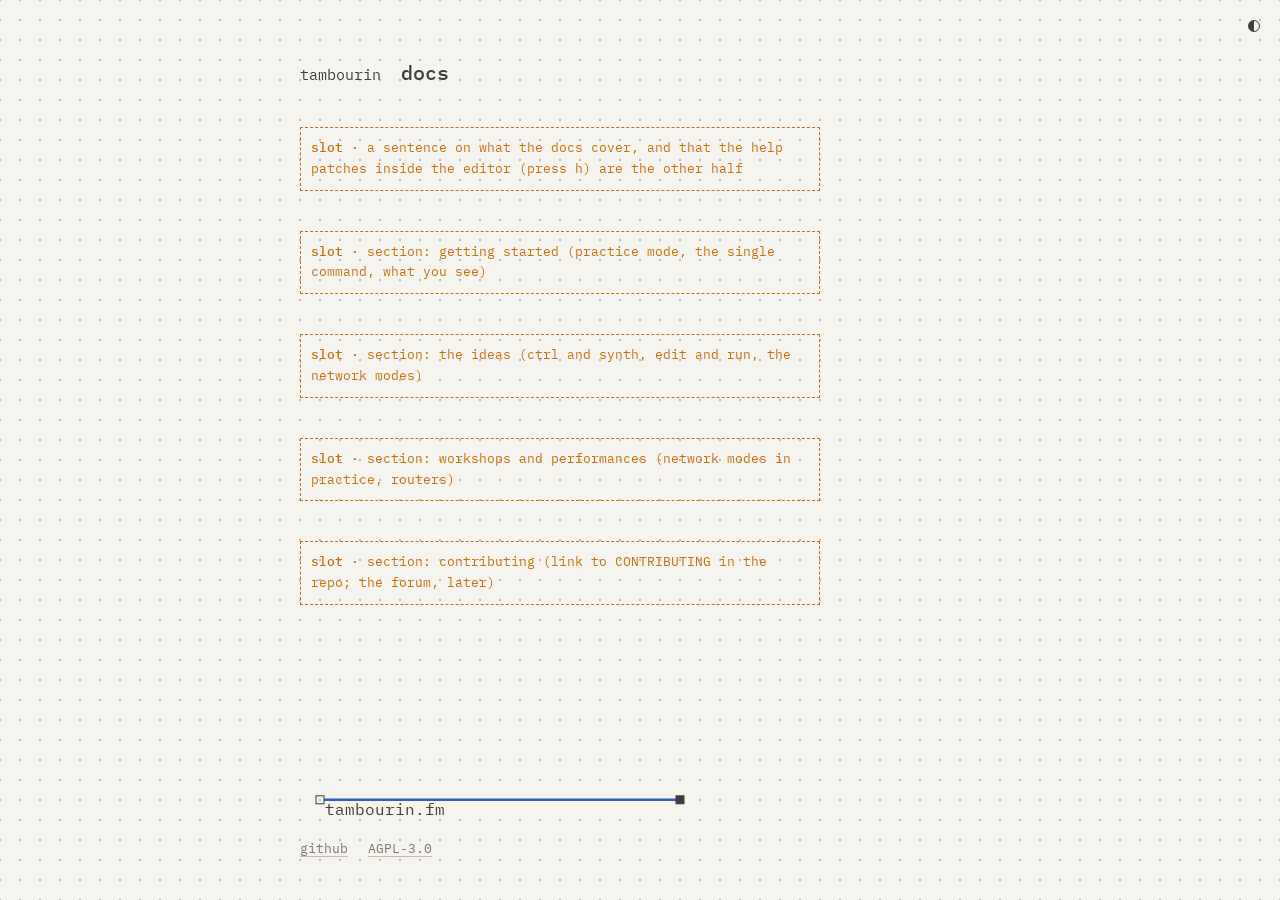
==== docs/index.html @ 05677067 "scaffold: front page, docs page, hero, cable lockup, favicon Plain paper where Tambourin is played (" ====
<!doctype html>
<html lang="en">
<head>
<title>Tambourin docs</title>
<meta charset="utf-8">
<meta name="viewport" content="width=device-width, initial-scale=1, viewport-fit=cover">
<link rel="icon" href="/favicon.ico" sizes="16x16 32x32 48x48">
<link rel="apple-touch-icon" href="/apple-touch-icon.png">
<link rel="preload" href="/assets/fonts/ibm-plex-mono-latin-400.woff2" as="font" type="font/woff2" crossorigin>
<link rel="stylesheet" href="/assets/site.css">
<script>
  // set the theme before first paint (assets/site.js handles the toggle)
  try { const t = localStorage.getItem("tambourin.theme"); if (t) document.documentElement.dataset.theme = t; } catch {}
</script>
<script type="module" src="/assets/site.js"></script>
</head>
<!-- dots: the docs are where Tambourin is built -->
<body class="build">
<main class="page">
  <header class="site-head">
    <a href="/">tambourin</a>
    <h1>docs</h1>
  </header>

  <p class="slot">a sentence on what the docs cover, and that the help patches inside the editor (press h) are the other half</p>

  <p class="slot">section: getting started (practice mode, the single command, what you see)</p>
  <p class="slot">section: the ideas (ctrl and synth, edit and run, the network modes)</p>
  <p class="slot">section: workshops and performances (network modes in practice, routers)</p>
  <p class="slot">section: contributing (link to CONTRIBUTING in the repo; the forum, later)</p>
</main>
<footer class="site-foot">
  <div class="inner">
    <svg class="lockup" viewBox="0 0 400 40" width="400" height="40" xmlns="http://www.w3.org/2000/svg" role="img" aria-label="tambourin.fm">
      <line class="lockup-cable" x1="24" y1="20" x2="376" y2="20" stroke-width="2.5"/>
      <rect x="16" y="16" width="8" height="8" fill="none" stroke="currentColor" stroke-width="1"/>
      <rect class="lockup-inlet" x="376" y="16" width="8" height="8" fill="currentColor" stroke="currentColor" stroke-width="1"/>
      <text x="25" y="35" font-size="16">tambourin.fm</text>
    </svg>
    <nav class="foot-links" aria-label="Footer">
      <a href="https://github.com/tambourin-fm">github</a>
      <a href="https://www.gnu.org/licenses/agpl-3.0.html">AGPL-3.0</a>
    </nav>
  </div>
</footer>
<button class="theme-dot" type="button" aria-label="Switch light or dark (t)" title="light / dark (t)"></button>
</body>
</html>
---- assets/site.css ----
/* tambourin.fm — one stylesheet for every page.
   Colours and rules: notes/identity.md in the tambourin repo.
   Two grounds: body.play is plain paper (where Tambourin is played),
   body.build has the 20px dot grid (where it is built), as in the editor,
   where dots mean edit mode. */

@font-face {
  font-family: "IBM Plex Mono";
  font-weight: 400;
  font-display: swap;
  src: url("fonts/ibm-plex-mono-latin-400.woff2") format("woff2");
}
@font-face {
  font-family: "IBM Plex Mono";
  font-weight: 500;
  font-display: swap;
  src: url("fonts/ibm-plex-mono-latin-500.woff2") format("woff2");
}

:root {
  color-scheme: light;
  --paper: #f6f4ee;
  --dots: #bdbab2;
  --ink: #3f3e3b;
  --rule: #bfbcb4;
  --muted: #7a776f;
  --audio: #2f5fc4;
  --event: #c46f0e;
  --unit: 20px;
  --mono: "IBM Plex Mono", ui-monospace, Menlo, Consolas, monospace;
}
@media (prefers-color-scheme: dark) {
  :root:not([data-theme="light"]) {
    color-scheme: dark;
    --paper: #1a1a1a; --dots: #5e5e5e; --ink: #e0e0e0; --rule: #666;
    --muted: #9a9a9a; --audio: #8af; --event: #fa4;
  }
}
:root[data-theme="dark"] {
  color-scheme: dark;
  --paper: #1a1a1a; --dots: #5e5e5e; --ink: #e0e0e0; --rule: #666;
  --muted: #9a9a9a; --audio: #8af; --event: #fa4;
}

* { box-sizing: border-box; }
html { -webkit-text-size-adjust: 100%; }
body {
  margin: 0;
  min-height: 100vh;
  display: flex;
  flex-direction: column;
  background: var(--paper);
  color: var(--ink);
  font: 15px/1.6 var(--mono);
}
body.build {
  background-image: radial-gradient(circle, var(--dots) 1px, transparent 1.2px);
  background-size: var(--unit) var(--unit);
  /* dots on the page's centre line and on every multiple of the unit from
     the top, so centred content of whole-unit width lands on grid points */
  background-position: 50% calc(var(--unit) / 2);
}

a { color: inherit; text-decoration-color: var(--rule); text-underline-offset: 3px; }
a:hover { text-decoration-color: var(--audio); }
a:focus-visible { outline: 2px solid var(--audio); outline-offset: 2px; }

.page {
  width: 100%;
  max-width: calc(var(--unit) * 36);
  margin: 0 auto;
  padding-block: calc(var(--unit) * 3);
  padding-left: max(var(--unit), env(safe-area-inset-left, 0px));
  padding-right: max(var(--unit), env(safe-area-inset-right, 0px));
  flex: 1;
  display: grid;
  align-content: start;
  gap: calc(var(--unit) * 2);
}

h1, h2, h3 { font-weight: 500; line-height: 1.3; text-wrap: balance; margin: 0; }
h1 { font-size: 20px; }
h2 { font-size: 15px; }
p { margin: 0; max-width: 65ch; }

/* front page */
.hero { display: grid; justify-items: center; gap: calc(var(--unit) * 2); padding-top: var(--unit); }
.hero-mark { width: min(360px, 80vw); height: auto; color: var(--ink); }
.links { display: flex; flex-wrap: wrap; gap: var(--unit); list-style: none; padding: 0; margin: 0; }

/* site header on inner pages */
.site-head { display: flex; align-items: baseline; gap: var(--unit); }
.site-head a { text-decoration: none; }

/* footer: the cable lockup. On build pages, site.js nudges it so both
   ports sit on grid points, and sizes the cable to whole units. */
.site-foot {
  padding-block: var(--unit) calc(var(--unit) * 2);
  padding-left: max(var(--unit), env(safe-area-inset-left, 0px));
  padding-right: max(var(--unit), env(safe-area-inset-right, 0px));
}
.site-foot .inner { max-width: calc(var(--unit) * 34); margin: 0 auto; display: grid; gap: var(--unit); }
.lockup { display: block; overflow: visible; color: var(--ink); }
.lockup text { font-family: var(--mono); fill: currentColor; }
.lockup-cable { stroke: var(--audio); }
.foot-links { display: flex; flex-wrap: wrap; gap: var(--unit); font-size: 13px; color: var(--muted); }

/* the theme dot, as in the editor: click it or press t */
.theme-dot {
  position: fixed;
  top: max(var(--unit), env(safe-area-inset-top, 0px));
  right: max(var(--unit), env(safe-area-inset-right, 0px));
  width: 12px; height: 12px; padding: 0;
  border: 1px solid var(--ink); border-radius: 50%;
  background: linear-gradient(90deg, var(--ink) 50%, transparent 50%);
  cursor: pointer;
}
.theme-dot:focus-visible { outline: 2px solid var(--audio); outline-offset: 3px; }

/* Placeholder for Thomas's words. Remove each one as it is written;
   none should survive to a deploy. */
.slot {
  border: 1px dashed var(--event);
  color: var(--event);
  padding: calc(var(--unit) / 2);
  font-size: 13px;
  max-width: 65ch;
}
.slot::before { content: "slot · "; font-weight: 500; }
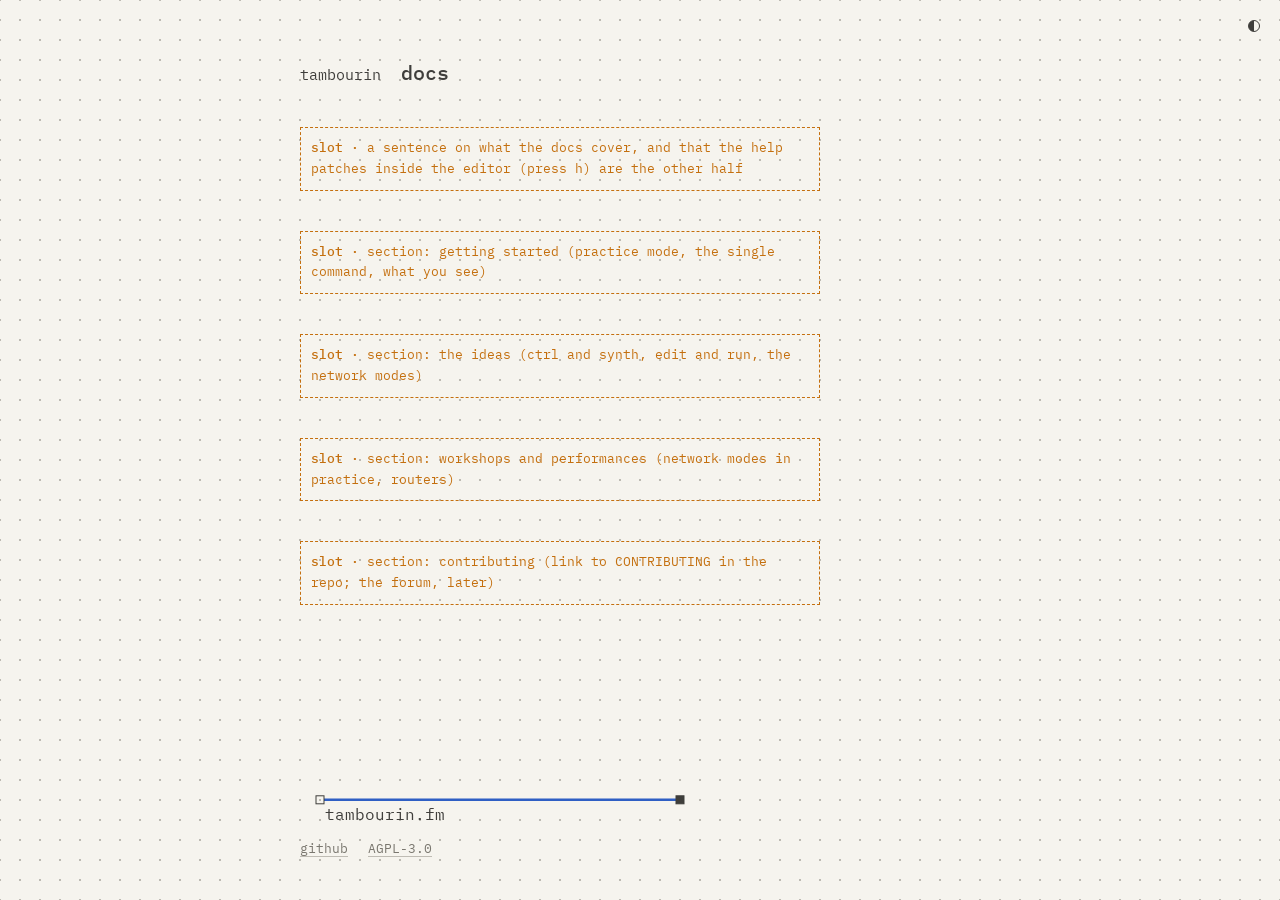
==== commit ccd188c2: "lockup: text baseline on the dot row under the cable Co-Authored-By: Claude Opus 5.5 <noreply@anthro" ====
--- a/docs/index.html
+++ b/docs/index.html
@@ -35,7 +35,7 @@
       <line class="lockup-cable" x1="24" y1="20" x2="376" y2="20" stroke-width="2.5"/>
       <rect x="16" y="16" width="8" height="8" fill="none" stroke="currentColor" stroke-width="1"/>
       <rect class="lockup-inlet" x="376" y="16" width="8" height="8" fill="currentColor" stroke="currentColor" stroke-width="1"/>
-      <text x="25" y="35" font-size="16">tambourin.fm</text>
+      <text x="25" y="40" font-size="16">tambourin.fm</text>
     </svg>
     <nav class="foot-links" aria-label="Footer">
       <a href="https://github.com/tambourin-fm">github</a>
